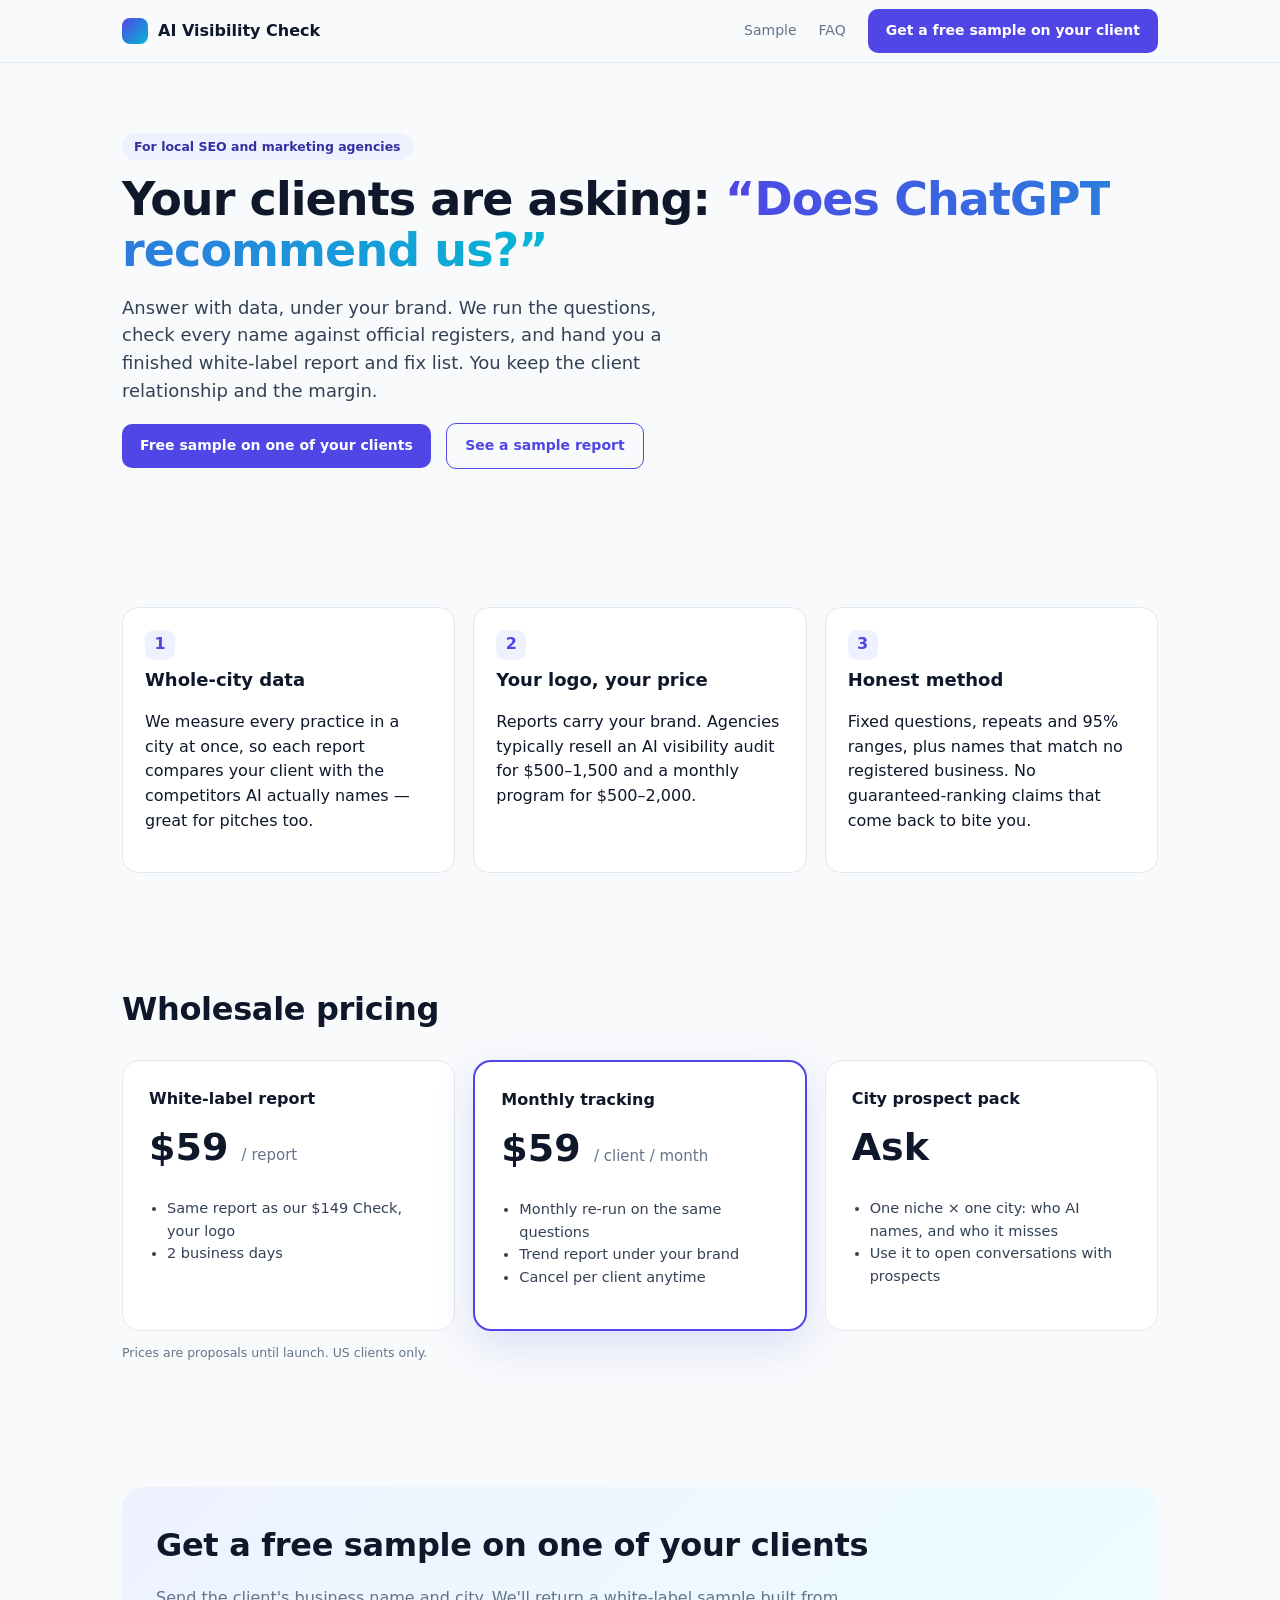
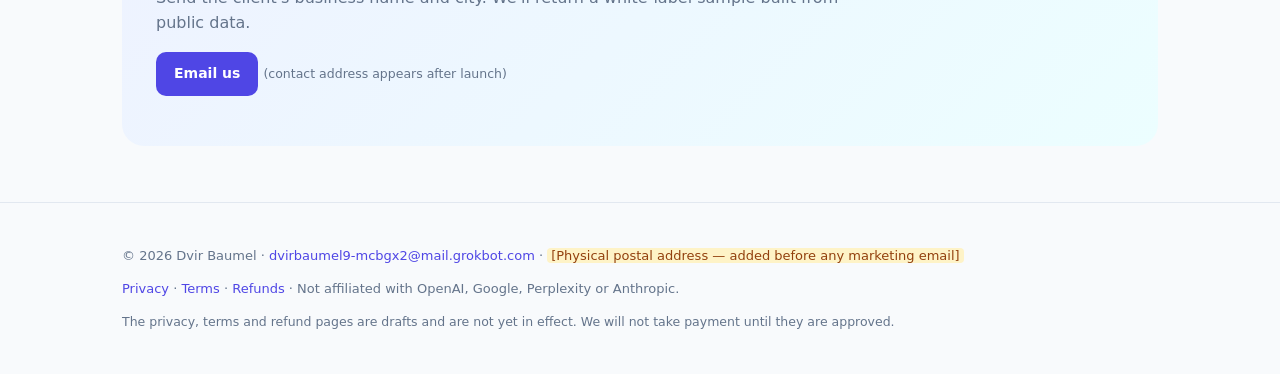
==== site/agency.html @ 681b13aa "Initial private snapshot of the AI Visibility Check site. Static pages, free-check server, and engin" ====
<!doctype html><html lang="en"><head><meta charset="utf-8"><meta name="viewport" content="width=device-width,initial-scale=1">
<title>For agencies — white-label AI visibility reports</title><link rel="stylesheet" href="assets/style.css"></head><body>
<nav><div class="wrap"><a class="logo" href="index.html"><i></i>AI Visibility Check</a><div class="links"><a href="index.html#sample">Sample</a><a href="index.html#faq">FAQ</a><a class="btn" href="#contact">Get a free sample on your client</a></div></div></nav>
<header class="hero"><div class="wrap" style="grid-template-columns:1fr">
 <div><span class="eyebrow">For local SEO and marketing agencies</span>
 <h1>Your clients are asking: <em>“Does ChatGPT recommend us?”</em></h1>
 <p class="lead">Answer with data, under your brand. We run the questions, check every name against official registers, and hand you a finished white-label report and fix list. You keep the client relationship and the margin.</p>
 <p><a class="btn" href="#contact">Free sample on one of your clients</a> &nbsp; <a class="btn ghost" href="sample-report.pdf" target="_blank">See a sample report</a></p></div>
</div></header>
<section><div class="wrap"><div class="steps">
 <div class="card"><div class="num">1</div><h3>Whole-city data</h3><p>We measure every practice in a city at once, so each report compares your client with the competitors AI actually names — great for pitches too.</p></div>
 <div class="card"><div class="num">2</div><h3>Your logo, your price</h3><p>Reports carry your brand. Agencies typically resell an AI visibility audit for $500–1,500 and a monthly program for $500–2,000.</p></div>
 <div class="card"><div class="num">3</div><h3>Honest method</h3><p>Fixed questions, repeats and 95% ranges, plus names that match no registered business. No guaranteed-ranking claims that come back to bite you.</p></div>
</div></div></section>
<section><div class="wrap"><h2>Wholesale pricing</h2>
 <div class="prices">
  <div class="price"><b>White-label report</b><div class="amt">$59 <span>/ report</span></div><ul><li>Same report as our $149 Check, your logo</li><li>2 business days</li></ul></div>
  <div class="price hot"><b>Monthly tracking</b><div class="amt">$59 <span>/ client / month</span></div><ul><li>Monthly re-run on the same questions</li><li>Trend report under your brand</li><li>Cancel per client anytime</li></ul></div>
  <div class="price"><b>City prospect pack</b><div class="amt">Ask <span></span></div><ul><li>One niche × one city: who AI names, and who it misses</li><li>Use it to open conversations with prospects</li></ul></div>
 </div><p class="small" style="margin-top:12px">Prices are proposals until launch. US clients only.</p></div></section>
<section id="contact"><div class="wrap"><div class="check"><h2>Get a free sample on one of your clients</h2>
 <p class="sub">Send the client's business name and city. We'll return a white-label sample built from public data.</p>
 <p><a class="btn" id="mail" href="mailto:dvirbaumel9-mcbgx2@mail.grokbot.com?subject=Free%20white-label%20sample">Email us</a> <span class="small">(contact address appears after launch)</span></p></div></div></section>
<footer><div class="wrap">
 <p>© 2026 Dvir Baumel · <a href="mailto:dvirbaumel9-mcbgx2@mail.grokbot.com">dvirbaumel9-mcbgx2@mail.grokbot.com</a> · <span class="ph">[Physical postal address — added before any marketing email]</span></p>
 <p><a href="privacy.html">Privacy</a> · <a href="terms.html">Terms</a> · <a href="refunds.html">Refunds</a> · Not affiliated with OpenAI, Google, Perplexity or Anthropic.</p>
 <p class="small">The privacy, terms and refund pages are drafts and are not yet in effect. We will not take payment until they are approved.</p>
</div></footer>
<script src="assets/config.js"></script><script>const c=window.AIVIS_CONFIG.contactEmail;if(c){document.getElementById('mail').href='mailto:'+c+'?subject=Free%20white-label%20sample';}</script>
</body></html>
---- site/assets/style.css ----
:root{--ink:#0f172a;--mut:#64748b;--pri:#4f46e5;--pri2:#06b6d4;--bg:#f8fafc;--card:#fff;--line:#e2e8f0}
*{box-sizing:border-box}html{scroll-behavior:smooth}
body{margin:0;font-family:Inter,'Segoe UI',system-ui,Arial,sans-serif;color:var(--ink);background:var(--bg);line-height:1.55}
a{color:var(--pri);text-decoration:none}.wrap{max-width:1080px;margin:0 auto;padding:0 22px}
nav{position:sticky;top:0;z-index:5;background:rgba(248,250,252,.9);backdrop-filter:blur(8px);border-bottom:1px solid var(--line)}
nav .wrap{display:flex;align-items:center;justify-content:space-between;height:62px}
.logo{display:flex;gap:10px;align-items:center;font-weight:800;color:var(--ink)}.logo i{width:26px;height:26px;border-radius:8px;background:linear-gradient(135deg,var(--pri),var(--pri2))}
nav .links a{margin-left:22px;color:var(--mut);font-size:14px}nav .links a.btn{color:#fff}
.btn{display:inline-block;background:var(--pri);color:#fff;padding:11px 18px;border-radius:10px;font-weight:700;font-size:14px;border:0;cursor:pointer}
.btn.ghost{background:transparent;color:var(--pri);border:1.5px solid var(--pri)}
.hero{padding:70px 0 40px}.hero .wrap{display:grid;grid-template-columns:1.1fr .9fr;gap:40px;align-items:center}
.eyebrow{display:inline-block;background:#eef2ff;color:#3730a3;border-radius:999px;padding:4px 12px;font-size:12.5px;font-weight:600}
h1{font-size:46px;line-height:1.1;margin:14px 0;letter-spacing:-.02em}h1 em{font-style:normal;background:linear-gradient(90deg,var(--pri),var(--pri2));-webkit-background-clip:text;color:transparent}
.lead{font-size:18px;color:#334155;max-width:560px}
.chat{background:var(--card);border:1px solid var(--line);border-radius:18px;padding:18px;box-shadow:0 20px 50px rgba(15,23,42,.08)}
.bubble{border-radius:14px;padding:10px 14px;font-size:14px;margin:8px 0;max-width:90%}.me{background:var(--pri);color:#fff;margin-left:auto}
.ai{background:#f1f5f9}.ai ol{margin:6px 0 0 18px;padding:0}.miss{color:#b91c1c;font-weight:700;font-size:13px;margin-top:8px}
section{padding:56px 0}h2{font-size:32px;margin:0 0 10px;letter-spacing:-.01em}.sub{color:var(--mut);max-width:700px}
.steps{display:grid;grid-template-columns:repeat(3,1fr);gap:18px;margin-top:26px}
.card{background:var(--card);border:1px solid var(--line);border-radius:16px;padding:22px}.card h3{margin:6px 0 6px;font-size:18px}
.num{width:30px;height:30px;border-radius:9px;background:#eef2ff;color:var(--pri);display:grid;place-items:center;font-weight:800}
.check{background:linear-gradient(135deg,#eef2ff,#ecfeff);border-radius:22px;padding:34px}
form .row{display:grid;grid-template-columns:1fr 1fr;gap:12px}label{font-size:13px;font-weight:600;display:block;margin:10px 0 4px}
input,select{width:100%;padding:11px 12px;border:1px solid #cbd5e1;border-radius:10px;font-size:14px;background:#fff}
.small{font-size:12.5px;color:var(--mut)}.result{margin-top:16px;display:none}.result.show{display:block}
.prices{display:grid;grid-template-columns:repeat(3,1fr);gap:18px;margin-top:26px}
.price{background:var(--card);border:1px solid var(--line);border-radius:18px;padding:26px;display:flex;flex-direction:column}
.price.hot{border:2px solid var(--pri);box-shadow:0 14px 40px rgba(79,70,229,.15)}.price .amt{font-size:38px;font-weight:800;margin:6px 0}
.price .amt span{font-size:15px;color:var(--mut);font-weight:500}.price ul{padding-left:18px;color:#334155;font-size:14.5px;flex:1}
.sample{display:grid;grid-template-columns:1fr 1fr;gap:30px;align-items:center}.sample img{width:100%;border-radius:14px;border:1px solid var(--line);box-shadow:0 20px 50px rgba(15,23,42,.1)}
details{background:var(--card);border:1px solid var(--line);border-radius:12px;padding:14px 18px;margin:10px 0}summary{font-weight:700;cursor:pointer}
footer{border-top:1px solid var(--line);padding:30px 0;color:var(--mut);font-size:13px}
.ph{background:#fef3c7;color:#92400e;border-radius:4px;padding:0 4px}
@media(max-width:860px){.hero .wrap,.sample{grid-template-columns:1fr}.steps,.prices{grid-template-columns:1fr}h1{font-size:34px}form .row{grid-template-columns:1fr}}
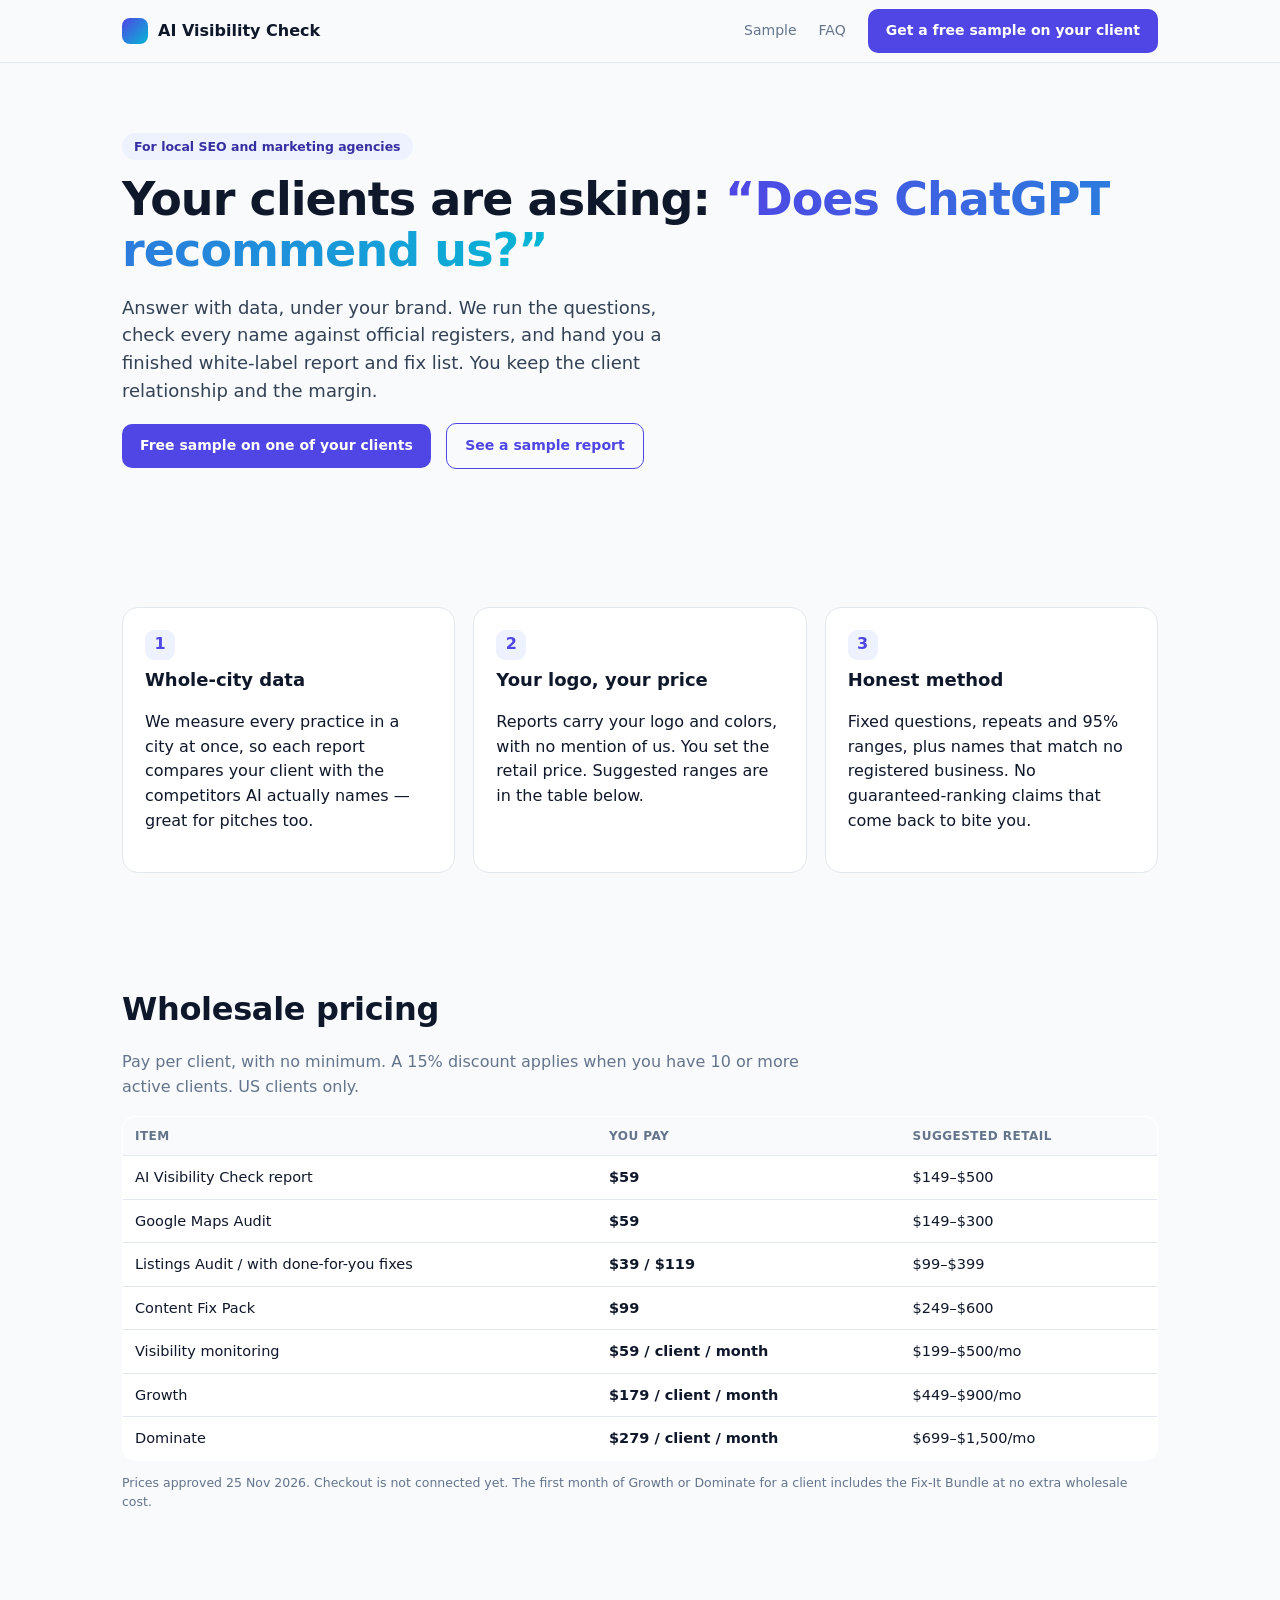
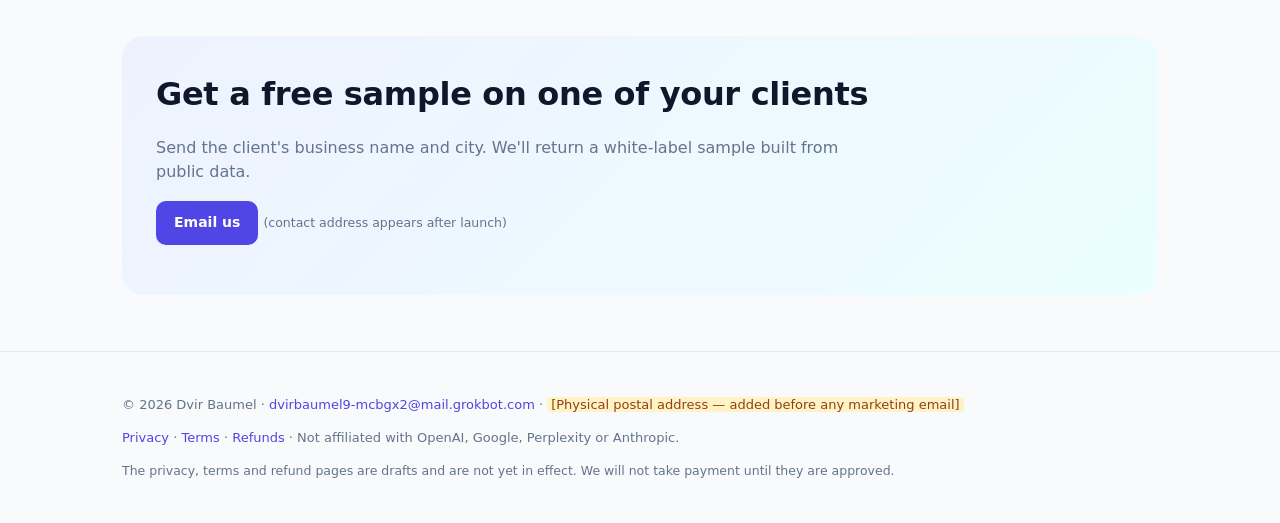
==== commit 368f0f70: "Add the approved 25 Nov 2026 prices to the site. One-off, monthly and agency wholesale tables match " ====
--- a/site/agency.html
+++ b/site/agency.html
@@ -9,15 +9,23 @@
 </div></header>
 <section><div class="wrap"><div class="steps">
  <div class="card"><div class="num">1</div><h3>Whole-city data</h3><p>We measure every practice in a city at once, so each report compares your client with the competitors AI actually names — great for pitches too.</p></div>
- <div class="card"><div class="num">2</div><h3>Your logo, your price</h3><p>Reports carry your brand. Agencies typically resell an AI visibility audit for $500–1,500 and a monthly program for $500–2,000.</p></div>
+ <div class="card"><div class="num">2</div><h3>Your logo, your price</h3><p>Reports carry your logo and colors, with no mention of us. You set the retail price. Suggested ranges are in the table below.</p></div>
  <div class="card"><div class="num">3</div><h3>Honest method</h3><p>Fixed questions, repeats and 95% ranges, plus names that match no registered business. No guaranteed-ranking claims that come back to bite you.</p></div>
 </div></div></section>
-<section><div class="wrap"><h2>Wholesale pricing</h2>
- <div class="prices">
-  <div class="price"><b>White-label report</b><div class="amt">$59 <span>/ report</span></div><ul><li>Same report as our $149 Check, your logo</li><li>2 business days</li></ul></div>
-  <div class="price hot"><b>Monthly tracking</b><div class="amt">$59 <span>/ client / month</span></div><ul><li>Monthly re-run on the same questions</li><li>Trend report under your brand</li><li>Cancel per client anytime</li></ul></div>
-  <div class="price"><b>City prospect pack</b><div class="amt">Ask <span></span></div><ul><li>One niche × one city: who AI names, and who it misses</li><li>Use it to open conversations with prospects</li></ul></div>
- </div><p class="small" style="margin-top:12px">Prices are proposals until launch. US clients only.</p></div></section>
+<section id="pricing"><div class="wrap"><h2>Wholesale pricing</h2>
+ <p class="sub">Pay per client, with no minimum. A 15% discount applies when you have 10 or more active clients. US clients only.</p>
+ <table class="sheet">
+  <tr><th>Item</th><th>You pay</th><th>Suggested retail</th></tr>
+  <tr><td>AI Visibility Check report</td><td class="amt">$59</td><td>$149–$500</td></tr>
+  <tr><td>Google Maps Audit</td><td class="amt">$59</td><td>$149–$300</td></tr>
+  <tr><td>Listings Audit / with done-for-you fixes</td><td class="amt">$39 / $119</td><td>$99–$399</td></tr>
+  <tr><td>Content Fix Pack</td><td class="amt">$99</td><td>$249–$600</td></tr>
+  <tr><td>Visibility monitoring</td><td class="amt">$59 / client / month</td><td>$199–$500/mo</td></tr>
+  <tr><td>Growth</td><td class="amt">$179 / client / month</td><td>$449–$900/mo</td></tr>
+  <tr><td>Dominate</td><td class="amt">$279 / client / month</td><td>$699–$1,500/mo</td></tr>
+ </table>
+ <p class="small" style="margin-top:12px">Prices approved 25 Nov 2026. Checkout is not connected yet. The first month of Growth or Dominate for a client includes the Fix-It Bundle at no extra wholesale cost.</p>
+</div></section>
 <section id="contact"><div class="wrap"><div class="check"><h2>Get a free sample on one of your clients</h2>
  <p class="sub">Send the client's business name and city. We'll return a white-label sample built from public data.</p>
  <p><a class="btn" id="mail" href="mailto:dvirbaumel9-mcbgx2@mail.grokbot.com?subject=Free%20white-label%20sample">Email us</a> <span class="small">(contact address appears after launch)</span></p></div></div></section>
--- a/site/assets/style.css
+++ b/site/assets/style.css
@@ -31,4 +31,14 @@
 details{background:var(--card);border:1px solid var(--line);border-radius:12px;padding:14px 18px;margin:10px 0}summary{font-weight:700;cursor:pointer}
 footer{border-top:1px solid var(--line);padding:30px 0;color:var(--mut);font-size:13px}
 .ph{background:#fef3c7;color:#92400e;border-radius:4px;padding:0 4px}
-@media(max-width:860px){.hero .wrap,.sample{grid-template-columns:1fr}.steps,.prices{grid-template-columns:1fr}h1{font-size:34px}form .row{grid-template-columns:1fr}}
+
+h3.price-head{font-size:20px;margin:28px 0 4px}
+table.sheet{width:100%;border-collapse:collapse;margin-top:14px;background:#fff;border:1px solid var(--line);border-radius:14px;overflow:hidden;font-size:14.5px}
+table.sheet th,table.sheet td{text-align:left;padding:10px 12px;border-bottom:1px solid var(--line);vertical-align:top}
+table.sheet th{background:#f8fafc;color:#64748b;font-size:12px;font-weight:700;letter-spacing:.04em;text-transform:uppercase}
+table.sheet tr:last-child td{border-bottom:0}
+table.sheet .amt{font-weight:800;white-space:nowrap}
+table.sheet .save{color:#059669;font-weight:700}
+.rules{margin:22px 0 0;padding:16px 18px 16px 32px;background:#fff;border:1px solid var(--line);border-radius:14px;color:#334155;font-size:14px}
+.rules li{margin:6px 0}
+@media(max-width:860px){.hero .wrap,.sample{grid-template-columns:1fr}.steps,.prices{grid-template-columns:1fr}h1{font-size:34px}form .row{grid-template-columns:1fr}table.sheet{font-size:13px}table.sheet th,table.sheet td{padding:8px}}
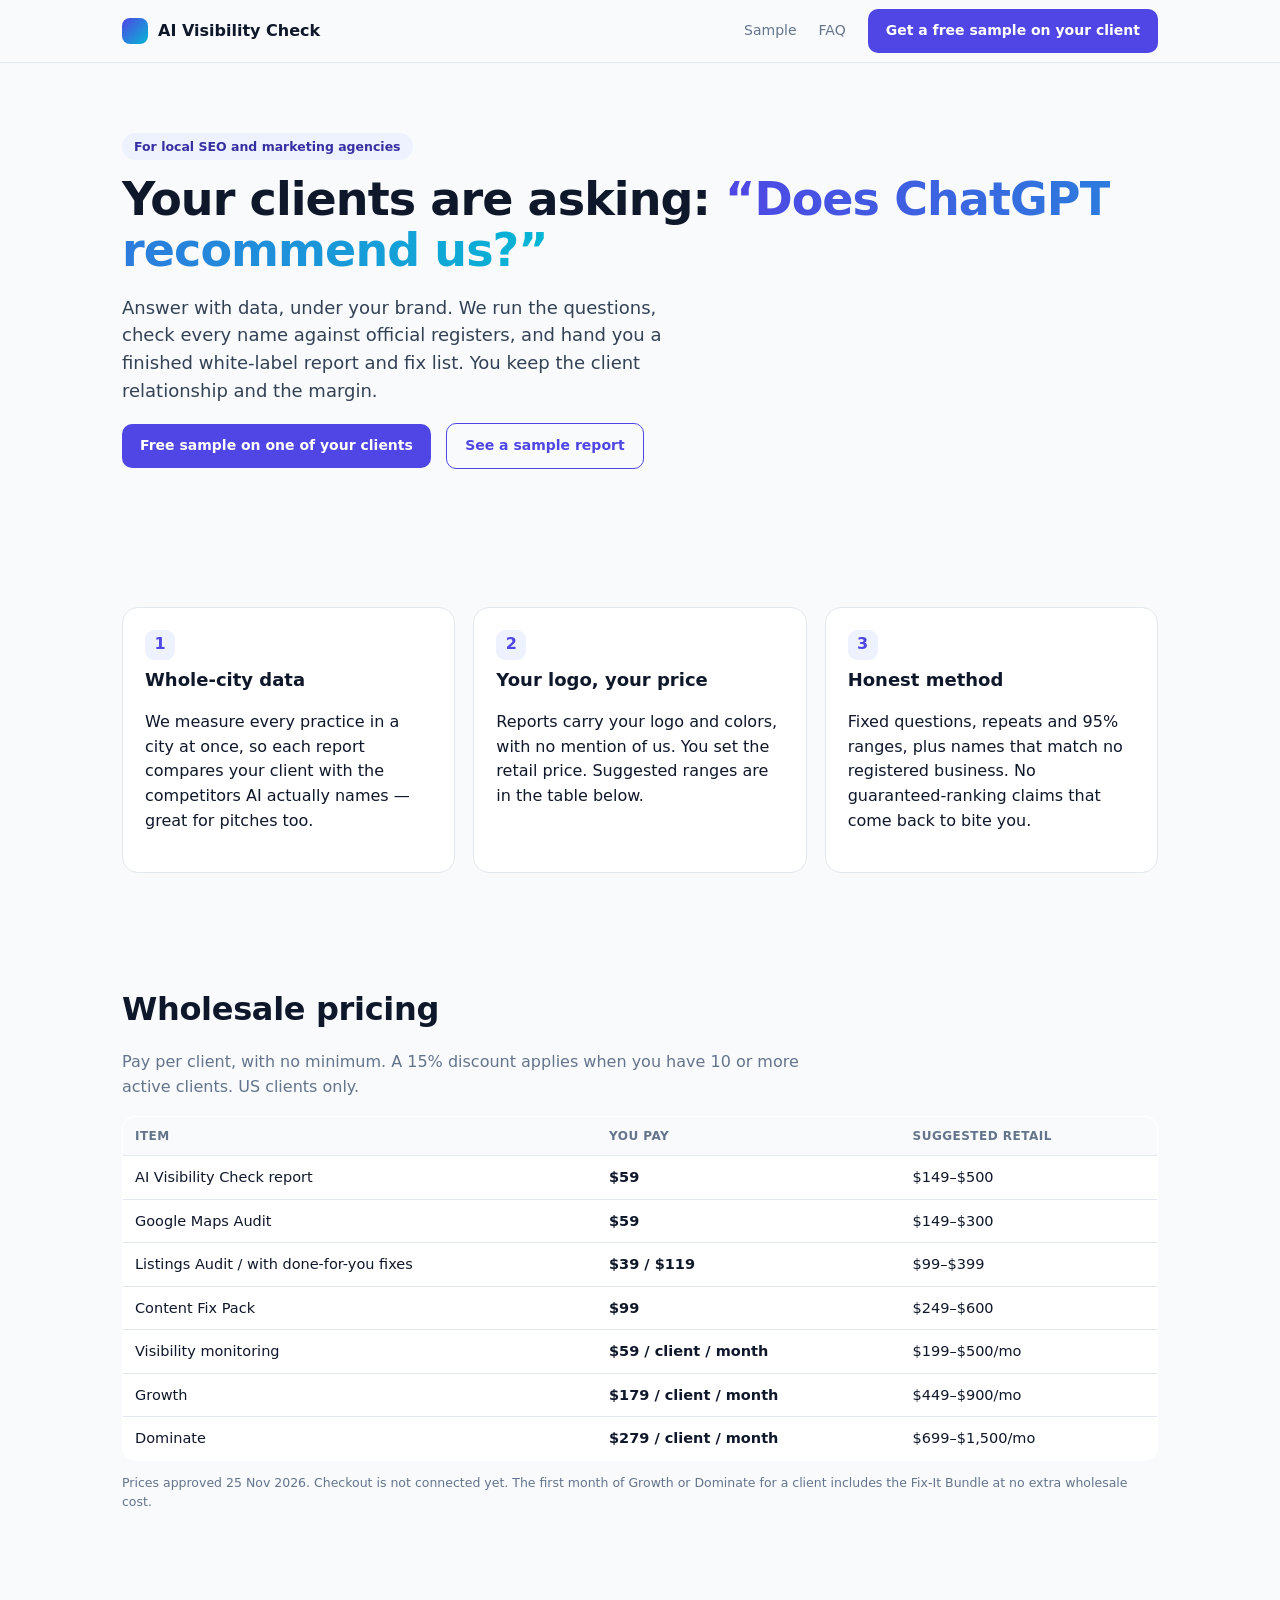
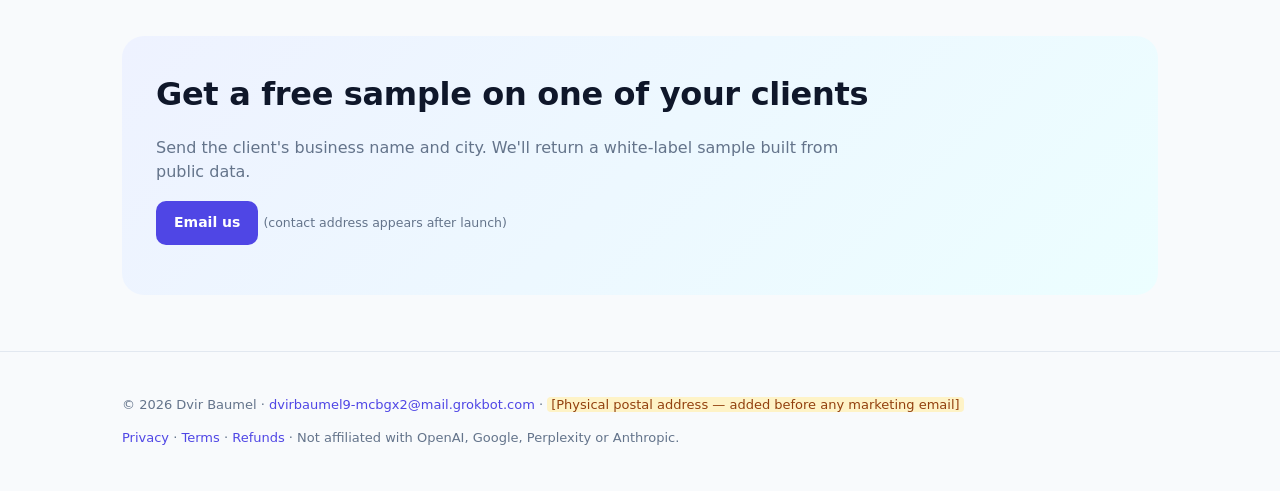
==== commit 02e4237b: "Activate the approved legal pages and the Polar checkout for the $149 check. Legal pages are no long" ====
--- a/site/agency.html
+++ b/site/agency.html
@@ -32,7 +32,6 @@
 <footer><div class="wrap">
  <p>© 2026 Dvir Baumel · <a href="mailto:dvirbaumel9-mcbgx2@mail.grokbot.com">dvirbaumel9-mcbgx2@mail.grokbot.com</a> · <span class="ph">[Physical postal address — added before any marketing email]</span></p>
  <p><a href="privacy.html">Privacy</a> · <a href="terms.html">Terms</a> · <a href="refunds.html">Refunds</a> · Not affiliated with OpenAI, Google, Perplexity or Anthropic.</p>
- <p class="small">The privacy, terms and refund pages are drafts and are not yet in effect. We will not take payment until they are approved.</p>
 </div></footer>
 <script src="assets/config.js"></script><script>const c=window.AIVIS_CONFIG.contactEmail;if(c){document.getElementById('mail').href='mailto:'+c+'?subject=Free%20white-label%20sample';}</script>
 </body></html>
